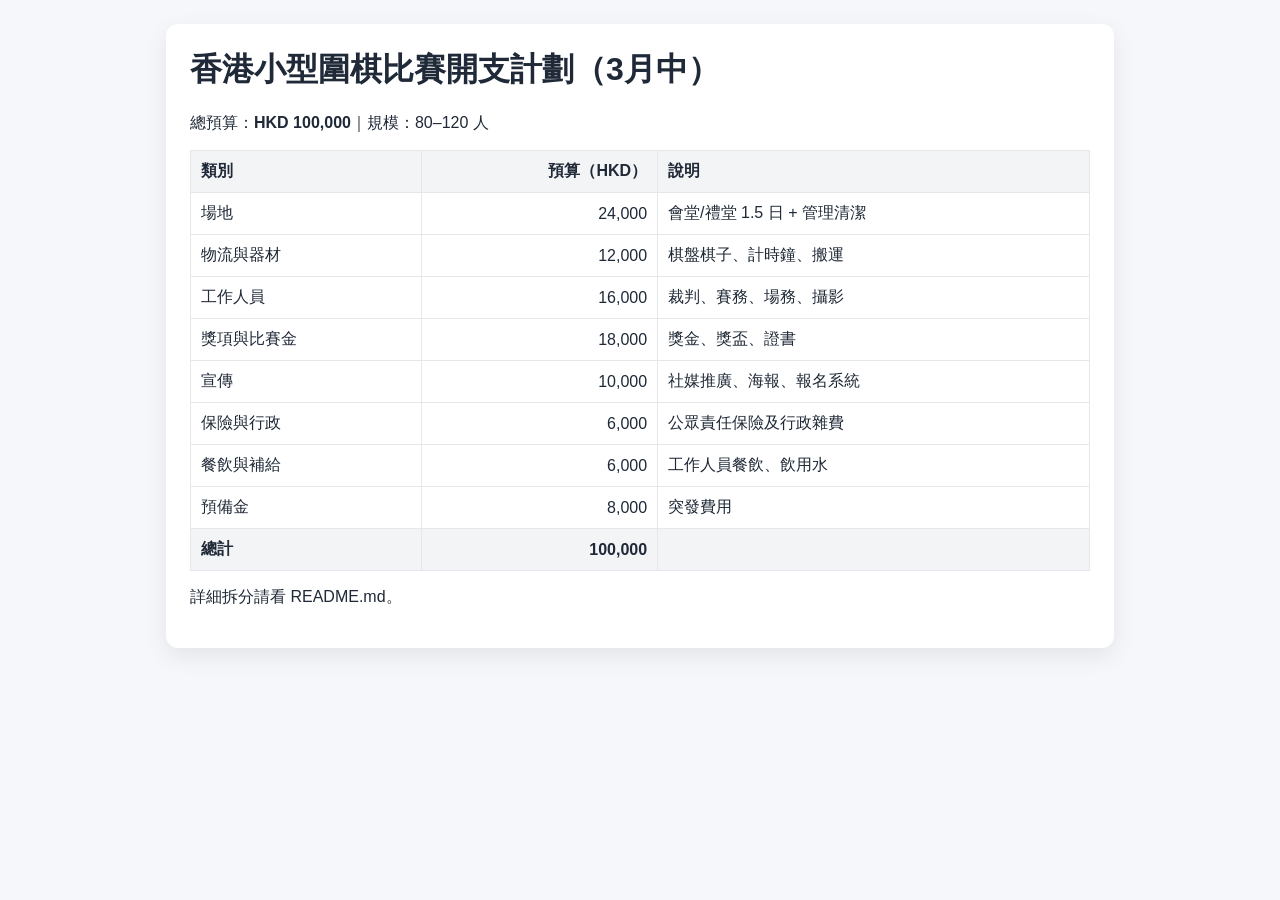
==== index.html @ a255c161 "feat: add Hong Kong go tournament budget plan (HKD 100k)" ====
<!doctype html>
<html lang="zh-Hant">
<head>
  <meta charset="UTF-8" />
  <meta name="viewport" content="width=device-width,initial-scale=1" />
  <title>香港小型圍棋比賽｜開支計劃表</title>
  <style>
    body{font-family:-apple-system,BlinkMacSystemFont,"Segoe UI",Roboto,sans-serif;background:#f6f7fb;color:#1f2937;margin:0;padding:24px}
    .wrap{max-width:900px;margin:0 auto;background:#fff;padding:24px;border-radius:12px;box-shadow:0 8px 24px rgba(0,0,0,.08)}
    h1{margin-top:0}
    table{width:100%;border-collapse:collapse;margin-top:12px}
    th,td{border:1px solid #e5e7eb;padding:10px;text-align:left}
    th{background:#f3f4f6}
    .right{text-align:right}
  </style>
</head>
<body>
  <div class="wrap">
    <h1>香港小型圍棋比賽開支計劃（3月中）</h1>
    <p>總預算：<strong>HKD 100,000</strong>｜規模：80–120 人</p>
    <table>
      <thead><tr><th>類別</th><th class="right">預算（HKD）</th><th>說明</th></tr></thead>
      <tbody>
        <tr><td>場地</td><td class="right">24,000</td><td>會堂/禮堂 1.5 日 + 管理清潔</td></tr>
        <tr><td>物流與器材</td><td class="right">12,000</td><td>棋盤棋子、計時鐘、搬運</td></tr>
        <tr><td>工作人員</td><td class="right">16,000</td><td>裁判、賽務、場務、攝影</td></tr>
        <tr><td>獎項與比賽金</td><td class="right">18,000</td><td>獎金、獎盃、證書</td></tr>
        <tr><td>宣傳</td><td class="right">10,000</td><td>社媒推廣、海報、報名系統</td></tr>
        <tr><td>保險與行政</td><td class="right">6,000</td><td>公眾責任保險及行政雜費</td></tr>
        <tr><td>餐飲與補給</td><td class="right">6,000</td><td>工作人員餐飲、飲用水</td></tr>
        <tr><td>預備金</td><td class="right">8,000</td><td>突發費用</td></tr>
        <tr><th>總計</th><th class="right">100,000</th><th></th></tr>
      </tbody>
    </table>
    <p>詳細拆分請看 README.md。</p>
  </div>
</body>
</html>
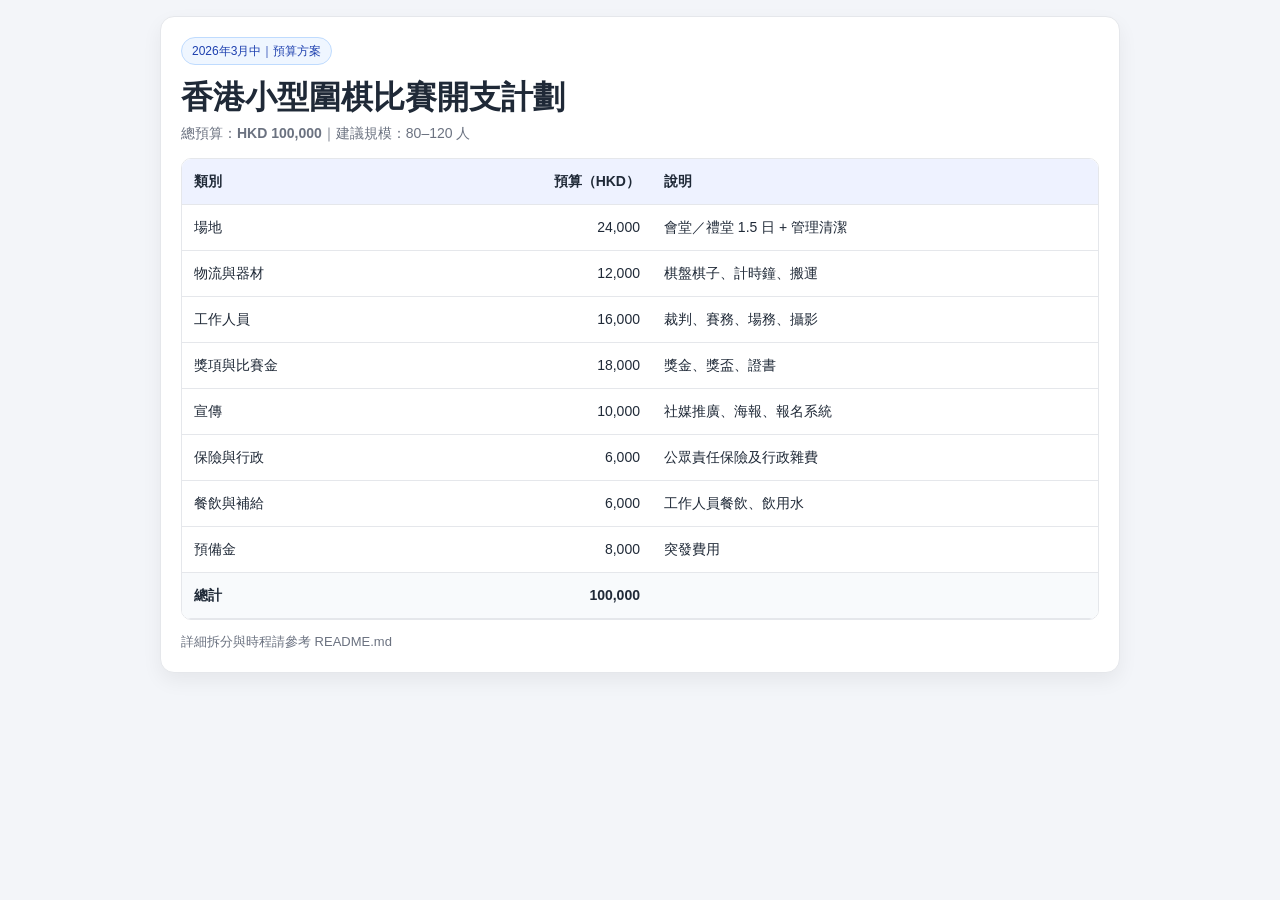
==== commit 9b61a3a2: "style: improve visual design and mobile-friendly layout" ====
--- a/index.html
+++ b/index.html
@@ -5,34 +5,144 @@
   <meta name="viewport" content="width=device-width,initial-scale=1" />
   <title>香港小型圍棋比賽｜開支計劃表</title>
   <style>
-    body{font-family:-apple-system,BlinkMacSystemFont,"Segoe UI",Roboto,sans-serif;background:#f6f7fb;color:#1f2937;margin:0;padding:24px}
-    .wrap{max-width:900px;margin:0 auto;background:#fff;padding:24px;border-radius:12px;box-shadow:0 8px 24px rgba(0,0,0,.08)}
-    h1{margin-top:0}
-    table{width:100%;border-collapse:collapse;margin-top:12px}
-    th,td{border:1px solid #e5e7eb;padding:10px;text-align:left}
-    th{background:#f3f4f6}
-    .right{text-align:right}
+    :root{
+      --bg:#f3f5f9;
+      --card:#ffffff;
+      --text:#1f2937;
+      --muted:#6b7280;
+      --line:#e5e7eb;
+      --head:#eef2ff;
+      --accent:#1d4ed8;
+    }
+    *{box-sizing:border-box}
+    body{
+      margin:0;
+      font-family:-apple-system,BlinkMacSystemFont,"Segoe UI",Roboto,"Noto Sans TC",sans-serif;
+      background:var(--bg);
+      color:var(--text);
+      padding:16px;
+      line-height:1.5;
+    }
+    .wrap{
+      max-width:960px;
+      margin:0 auto;
+      background:var(--card);
+      border:1px solid var(--line);
+      border-radius:14px;
+      padding:20px;
+      box-shadow:0 8px 20px rgba(0,0,0,.06);
+    }
+    h1{
+      margin:0 0 6px;
+      font-size:clamp(20px,4.5vw,32px);
+      line-height:1.25;
+    }
+    .sub{
+      margin:0 0 14px;
+      color:var(--muted);
+      font-size:14px;
+    }
+    .pill{
+      display:inline-block;
+      background:#eff6ff;
+      color:#1e40af;
+      border:1px solid #bfdbfe;
+      border-radius:999px;
+      padding:4px 10px;
+      font-size:12px;
+      margin-bottom:12px;
+    }
+    .table-wrap{
+      overflow-x:auto;
+      border:1px solid var(--line);
+      border-radius:10px;
+    }
+    table{
+      width:100%;
+      border-collapse:collapse;
+      min-width:680px;
+      background:#fff;
+    }
+    th,td{
+      padding:12px;
+      border-bottom:1px solid var(--line);
+      vertical-align:top;
+      text-align:left;
+      font-size:14px;
+    }
+    th{background:var(--head);font-weight:700}
+    .right{text-align:right;white-space:nowrap}
+    tfoot th{background:#f8fafc}
+    .note{
+      margin:12px 0 0;
+      color:var(--muted);
+      font-size:13px;
+    }
+
+    /* Mobile card layout */
+    @media (max-width: 720px){
+      .wrap{padding:14px}
+      .table-wrap{border:none;overflow:visible}
+      table{min-width:0;border-collapse:separate;border-spacing:0 10px;background:transparent}
+      thead{display:none}
+      tbody tr, tfoot tr{
+        display:block;
+        background:#fff;
+        border:1px solid var(--line);
+        border-radius:10px;
+        padding:8px 10px;
+      }
+      tbody td, tfoot th{
+        display:block;
+        border:none;
+        padding:6px 0;
+        font-size:14px;
+      }
+      tbody td:nth-child(1)::before{content:"類別";display:block;color:var(--muted);font-size:12px}
+      tbody td:nth-child(2)::before{content:"預算（HKD）";display:block;color:var(--muted);font-size:12px}
+      tbody td:nth-child(3)::before{content:"說明";display:block;color:var(--muted);font-size:12px}
+      .right{text-align:left}
+      tfoot tr{border:1px solid #bfdbfe;background:#eff6ff}
+      tfoot th{font-size:15px}
+    }
   </style>
 </head>
 <body>
   <div class="wrap">
-    <h1>香港小型圍棋比賽開支計劃（3月中）</h1>
-    <p>總預算：<strong>HKD 100,000</strong>｜規模：80–120 人</p>
-    <table>
-      <thead><tr><th>類別</th><th class="right">預算（HKD）</th><th>說明</th></tr></thead>
-      <tbody>
-        <tr><td>場地</td><td class="right">24,000</td><td>會堂/禮堂 1.5 日 + 管理清潔</td></tr>
-        <tr><td>物流與器材</td><td class="right">12,000</td><td>棋盤棋子、計時鐘、搬運</td></tr>
-        <tr><td>工作人員</td><td class="right">16,000</td><td>裁判、賽務、場務、攝影</td></tr>
-        <tr><td>獎項與比賽金</td><td class="right">18,000</td><td>獎金、獎盃、證書</td></tr>
-        <tr><td>宣傳</td><td class="right">10,000</td><td>社媒推廣、海報、報名系統</td></tr>
-        <tr><td>保險與行政</td><td class="right">6,000</td><td>公眾責任保險及行政雜費</td></tr>
-        <tr><td>餐飲與補給</td><td class="right">6,000</td><td>工作人員餐飲、飲用水</td></tr>
-        <tr><td>預備金</td><td class="right">8,000</td><td>突發費用</td></tr>
-        <tr><th>總計</th><th class="right">100,000</th><th></th></tr>
-      </tbody>
-    </table>
-    <p>詳細拆分請看 README.md。</p>
+    <span class="pill">2026年3月中｜預算方案</span>
+    <h1>香港小型圍棋比賽開支計劃</h1>
+    <p class="sub">總預算：<strong>HKD 100,000</strong>｜建議規模：80–120 人</p>
+
+    <div class="table-wrap">
+      <table>
+        <thead>
+          <tr>
+            <th>類別</th>
+            <th class="right">預算（HKD）</th>
+            <th>說明</th>
+          </tr>
+        </thead>
+        <tbody>
+          <tr><td>場地</td><td class="right">24,000</td><td>會堂／禮堂 1.5 日 + 管理清潔</td></tr>
+          <tr><td>物流與器材</td><td class="right">12,000</td><td>棋盤棋子、計時鐘、搬運</td></tr>
+          <tr><td>工作人員</td><td class="right">16,000</td><td>裁判、賽務、場務、攝影</td></tr>
+          <tr><td>獎項與比賽金</td><td class="right">18,000</td><td>獎金、獎盃、證書</td></tr>
+          <tr><td>宣傳</td><td class="right">10,000</td><td>社媒推廣、海報、報名系統</td></tr>
+          <tr><td>保險與行政</td><td class="right">6,000</td><td>公眾責任保險及行政雜費</td></tr>
+          <tr><td>餐飲與補給</td><td class="right">6,000</td><td>工作人員餐飲、飲用水</td></tr>
+          <tr><td>預備金</td><td class="right">8,000</td><td>突發費用</td></tr>
+        </tbody>
+        <tfoot>
+          <tr>
+            <th>總計</th>
+            <th class="right">100,000</th>
+            <th></th>
+          </tr>
+        </tfoot>
+      </table>
+    </div>
+
+    <p class="note">詳細拆分與時程請參考 README.md</p>
   </div>
 </body>
 </html>
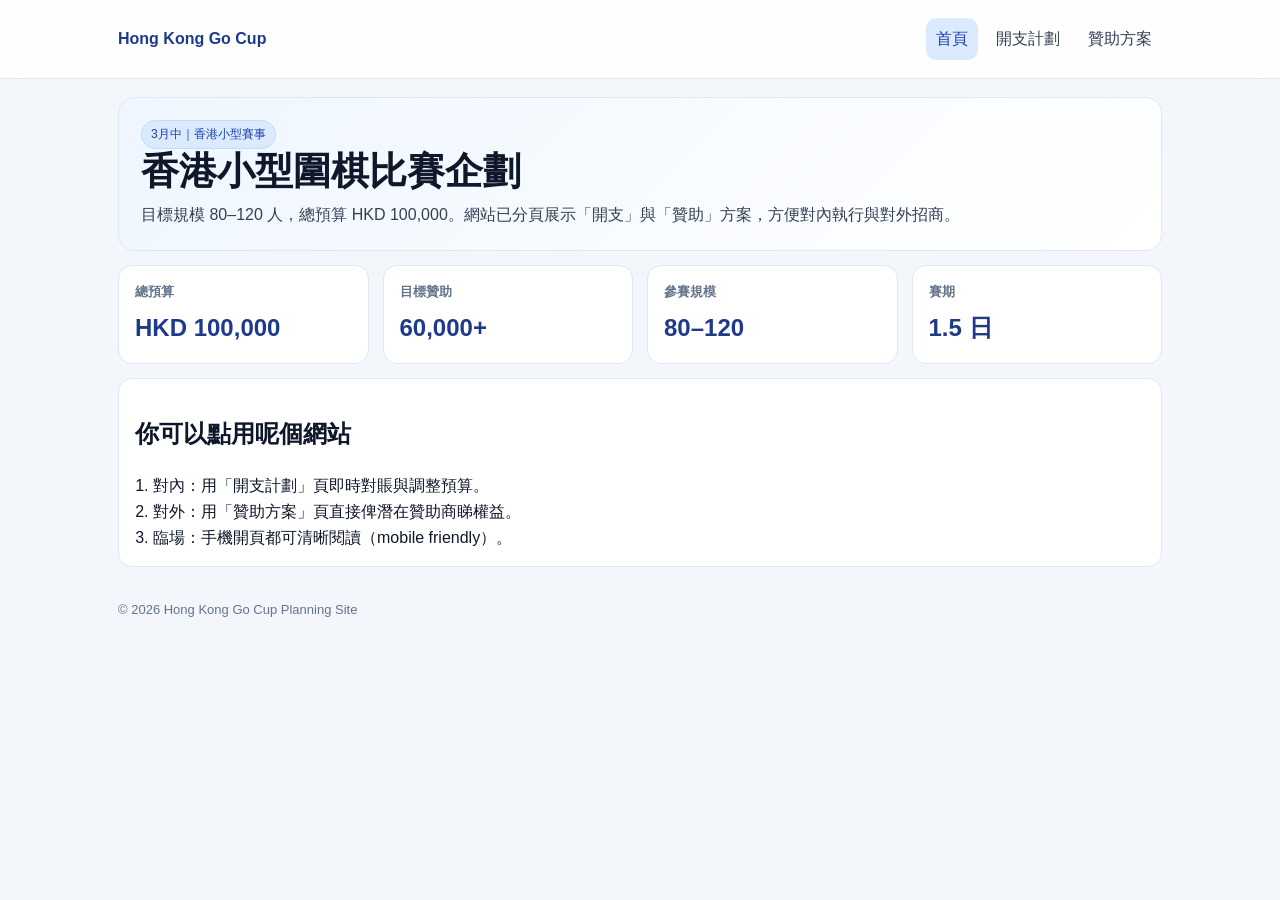
==== commit cb5f17c3: "feat: redesign site with professional multi-page layout" ====
--- a/index.html
+++ b/index.html
@@ -2,147 +2,46 @@
 <html lang="zh-Hant">
 <head>
   <meta charset="UTF-8" />
-  <meta name="viewport" content="width=device-width,initial-scale=1" />
-  <title>香港小型圍棋比賽｜開支計劃表</title>
-  <style>
-    :root{
-      --bg:#f3f5f9;
-      --card:#ffffff;
-      --text:#1f2937;
-      --muted:#6b7280;
-      --line:#e5e7eb;
-      --head:#eef2ff;
-      --accent:#1d4ed8;
-    }
-    *{box-sizing:border-box}
-    body{
-      margin:0;
-      font-family:-apple-system,BlinkMacSystemFont,"Segoe UI",Roboto,"Noto Sans TC",sans-serif;
-      background:var(--bg);
-      color:var(--text);
-      padding:16px;
-      line-height:1.5;
-    }
-    .wrap{
-      max-width:960px;
-      margin:0 auto;
-      background:var(--card);
-      border:1px solid var(--line);
-      border-radius:14px;
-      padding:20px;
-      box-shadow:0 8px 20px rgba(0,0,0,.06);
-    }
-    h1{
-      margin:0 0 6px;
-      font-size:clamp(20px,4.5vw,32px);
-      line-height:1.25;
-    }
-    .sub{
-      margin:0 0 14px;
-      color:var(--muted);
-      font-size:14px;
-    }
-    .pill{
-      display:inline-block;
-      background:#eff6ff;
-      color:#1e40af;
-      border:1px solid #bfdbfe;
-      border-radius:999px;
-      padding:4px 10px;
-      font-size:12px;
-      margin-bottom:12px;
-    }
-    .table-wrap{
-      overflow-x:auto;
-      border:1px solid var(--line);
-      border-radius:10px;
-    }
-    table{
-      width:100%;
-      border-collapse:collapse;
-      min-width:680px;
-      background:#fff;
-    }
-    th,td{
-      padding:12px;
-      border-bottom:1px solid var(--line);
-      vertical-align:top;
-      text-align:left;
-      font-size:14px;
-    }
-    th{background:var(--head);font-weight:700}
-    .right{text-align:right;white-space:nowrap}
-    tfoot th{background:#f8fafc}
-    .note{
-      margin:12px 0 0;
-      color:var(--muted);
-      font-size:13px;
-    }
-
-    /* Mobile card layout */
-    @media (max-width: 720px){
-      .wrap{padding:14px}
-      .table-wrap{border:none;overflow:visible}
-      table{min-width:0;border-collapse:separate;border-spacing:0 10px;background:transparent}
-      thead{display:none}
-      tbody tr, tfoot tr{
-        display:block;
-        background:#fff;
-        border:1px solid var(--line);
-        border-radius:10px;
-        padding:8px 10px;
-      }
-      tbody td, tfoot th{
-        display:block;
-        border:none;
-        padding:6px 0;
-        font-size:14px;
-      }
-      tbody td:nth-child(1)::before{content:"類別";display:block;color:var(--muted);font-size:12px}
-      tbody td:nth-child(2)::before{content:"預算（HKD）";display:block;color:var(--muted);font-size:12px}
-      tbody td:nth-child(3)::before{content:"說明";display:block;color:var(--muted);font-size:12px}
-      .right{text-align:left}
-      tfoot tr{border:1px solid #bfdbfe;background:#eff6ff}
-      tfoot th{font-size:15px}
-    }
-  </style>
+  <meta name="viewport" content="width=device-width, initial-scale=1" />
+  <title>香港小型圍棋比賽｜活動首頁</title>
+  <link rel="stylesheet" href="./styles.css" />
 </head>
 <body>
-  <div class="wrap">
-    <span class="pill">2026年3月中｜預算方案</span>
-    <h1>香港小型圍棋比賽開支計劃</h1>
-    <p class="sub">總預算：<strong>HKD 100,000</strong>｜建議規模：80–120 人</p>
+  <header class="nav">
+    <div class="container nav-inner">
+      <a class="brand" href="./index.html">Hong Kong Go Cup</a>
+      <nav class="links">
+        <a class="active" href="./index.html">首頁</a>
+        <a href="./budget.html">開支計劃</a>
+        <a href="./sponsorship.html">贊助方案</a>
+      </nav>
+    </div>
+  </header>
 
-    <div class="table-wrap">
-      <table>
-        <thead>
-          <tr>
-            <th>類別</th>
-            <th class="right">預算（HKD）</th>
-            <th>說明</th>
-          </tr>
-        </thead>
-        <tbody>
-          <tr><td>場地</td><td class="right">24,000</td><td>會堂／禮堂 1.5 日 + 管理清潔</td></tr>
-          <tr><td>物流與器材</td><td class="right">12,000</td><td>棋盤棋子、計時鐘、搬運</td></tr>
-          <tr><td>工作人員</td><td class="right">16,000</td><td>裁判、賽務、場務、攝影</td></tr>
-          <tr><td>獎項與比賽金</td><td class="right">18,000</td><td>獎金、獎盃、證書</td></tr>
-          <tr><td>宣傳</td><td class="right">10,000</td><td>社媒推廣、海報、報名系統</td></tr>
-          <tr><td>保險與行政</td><td class="right">6,000</td><td>公眾責任保險及行政雜費</td></tr>
-          <tr><td>餐飲與補給</td><td class="right">6,000</td><td>工作人員餐飲、飲用水</td></tr>
-          <tr><td>預備金</td><td class="right">8,000</td><td>突發費用</td></tr>
-        </tbody>
-        <tfoot>
-          <tr>
-            <th>總計</th>
-            <th class="right">100,000</th>
-            <th></th>
-          </tr>
-        </tfoot>
-      </table>
-    </div>
+  <main class="container">
+    <section class="hero">
+      <span class="tag">3月中｜香港小型賽事</span>
+      <h1>香港小型圍棋比賽企劃</h1>
+      <p>目標規模 80–120 人，總預算 HKD 100,000。網站已分頁展示「開支」與「贊助」方案，方便對內執行與對外招商。</p>
+    </section>
 
-    <p class="note">詳細拆分與時程請參考 README.md</p>
-  </div>
+    <section class="grid">
+      <article class="card kpi"><h3>總預算</h3><p>HKD 100,000</p></article>
+      <article class="card kpi"><h3>目標贊助</h3><p>60,000+</p></article>
+      <article class="card kpi"><h3>參賽規模</h3><p>80–120</p></article>
+      <article class="card kpi"><h3>賽期</h3><p>1.5 日</p></article>
+
+      <article class="card full">
+        <h2>你可以點用呢個網站</h2>
+        <ol class="list">
+          <li>對內：用「開支計劃」頁即時對賬與調整預算。</li>
+          <li>對外：用「贊助方案」頁直接俾潛在贊助商睇權益。</li>
+          <li>臨場：手機開頁都可清晰閱讀（mobile friendly）。</li>
+        </ol>
+      </article>
+    </section>
+
+    <p class="footer">© 2026 Hong Kong Go Cup Planning Site</p>
+  </main>
 </body>
 </html>
--- a/styles.css
+++ b/styles.css
@@ -0,0 +1,55 @@
+:root{
+  --bg:#f3f6fb;
+  --card:#ffffff;
+  --text:#0f172a;
+  --muted:#64748b;
+  --line:#e2e8f0;
+  --primary:#1d4ed8;
+  --primary-soft:#dbeafe;
+}
+*{box-sizing:border-box}
+body{
+  margin:0;
+  font-family:-apple-system,BlinkMacSystemFont,"Segoe UI",Roboto,"Noto Sans TC",sans-serif;
+  color:var(--text);
+  background:var(--bg);
+  line-height:1.6;
+}
+.container{max-width:1080px;margin:0 auto;padding:18px}
+.nav{
+  position:sticky;top:0;z-index:20;
+  background:rgba(255,255,255,.9);backdrop-filter:blur(8px);
+  border-bottom:1px solid var(--line);
+}
+.nav-inner{display:flex;justify-content:space-between;align-items:center;gap:12px}
+.brand{font-weight:800;color:#1e3a8a;text-decoration:none}
+.links{display:flex;gap:8px;flex-wrap:wrap}
+.links a{
+  text-decoration:none;color:#334155;padding:8px 10px;border-radius:10px;
+}
+.links a.active,.links a:hover{background:var(--primary-soft);color:#1e40af}
+.hero{background:linear-gradient(135deg,#eff6ff,#ffffff);border:1px solid var(--line);border-radius:16px;padding:22px}
+.hero h1{margin:0 0 8px;font-size:clamp(24px,4vw,38px);line-height:1.2}
+.hero p{margin:0;color:#334155}
+.grid{display:grid;grid-template-columns:repeat(12,1fr);gap:14px;margin-top:14px}
+.card{background:var(--card);border:1px solid var(--line);border-radius:14px;padding:16px}
+.kpi{grid-column:span 3}
+.kpi h3{margin:0;font-size:13px;color:var(--muted);font-weight:600}
+.kpi p{margin:6px 0 0;font-size:24px;font-weight:800;color:#1e3a8a}
+.full{grid-column:1/-1}
+.table-wrap{overflow:auto;border:1px solid var(--line);border-radius:12px}
+table{width:100%;border-collapse:collapse;min-width:680px;background:#fff}
+th,td{border-bottom:1px solid var(--line);padding:11px;text-align:left}
+th{background:#f8fafc}
+.right{text-align:right;white-space:nowrap}
+.tag{display:inline-block;background:var(--primary-soft);border:1px solid #bfdbfe;color:#1e40af;padding:4px 9px;border-radius:999px;font-size:12px}
+.list{margin:0;padding-left:18px}
+.footer{color:var(--muted);font-size:13px;padding:20px 0}
+
+@media (max-width:900px){.kpi{grid-column:span 6}}
+@media (max-width:640px){
+  .kpi{grid-column:span 12}
+  .container{padding:12px}
+  .hero{padding:16px}
+  .links a{padding:7px 9px}
+}
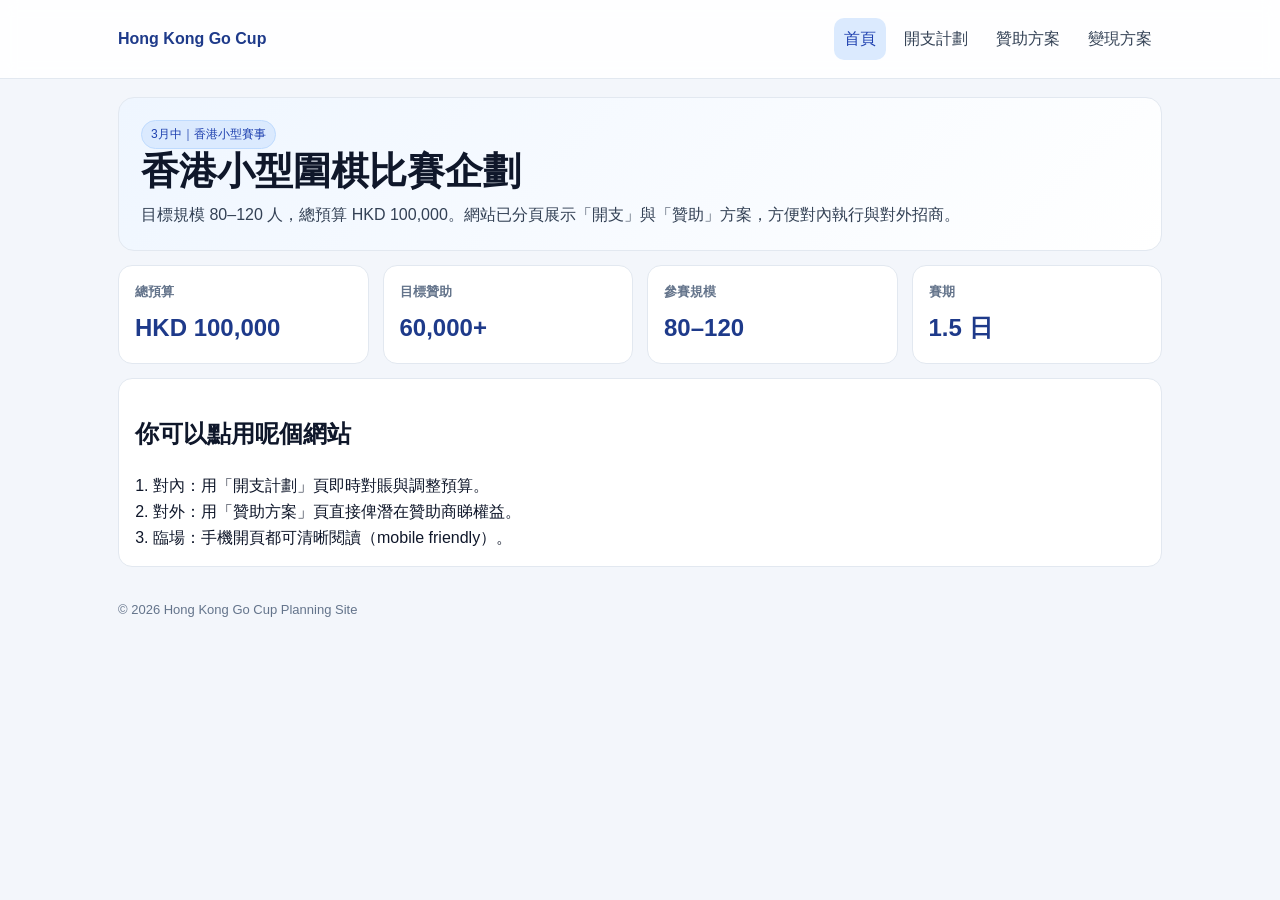
==== commit 71ad53ea: "feat: add monetization page with practical revenue plan" ====
--- a/index.html
+++ b/index.html
@@ -14,6 +14,7 @@
         <a class="active" href="./index.html">首頁</a>
         <a href="./budget.html">開支計劃</a>
         <a href="./sponsorship.html">贊助方案</a>
+              <a href="./monetization.html">變現方案</a>
       </nav>
     </div>
   </header>
